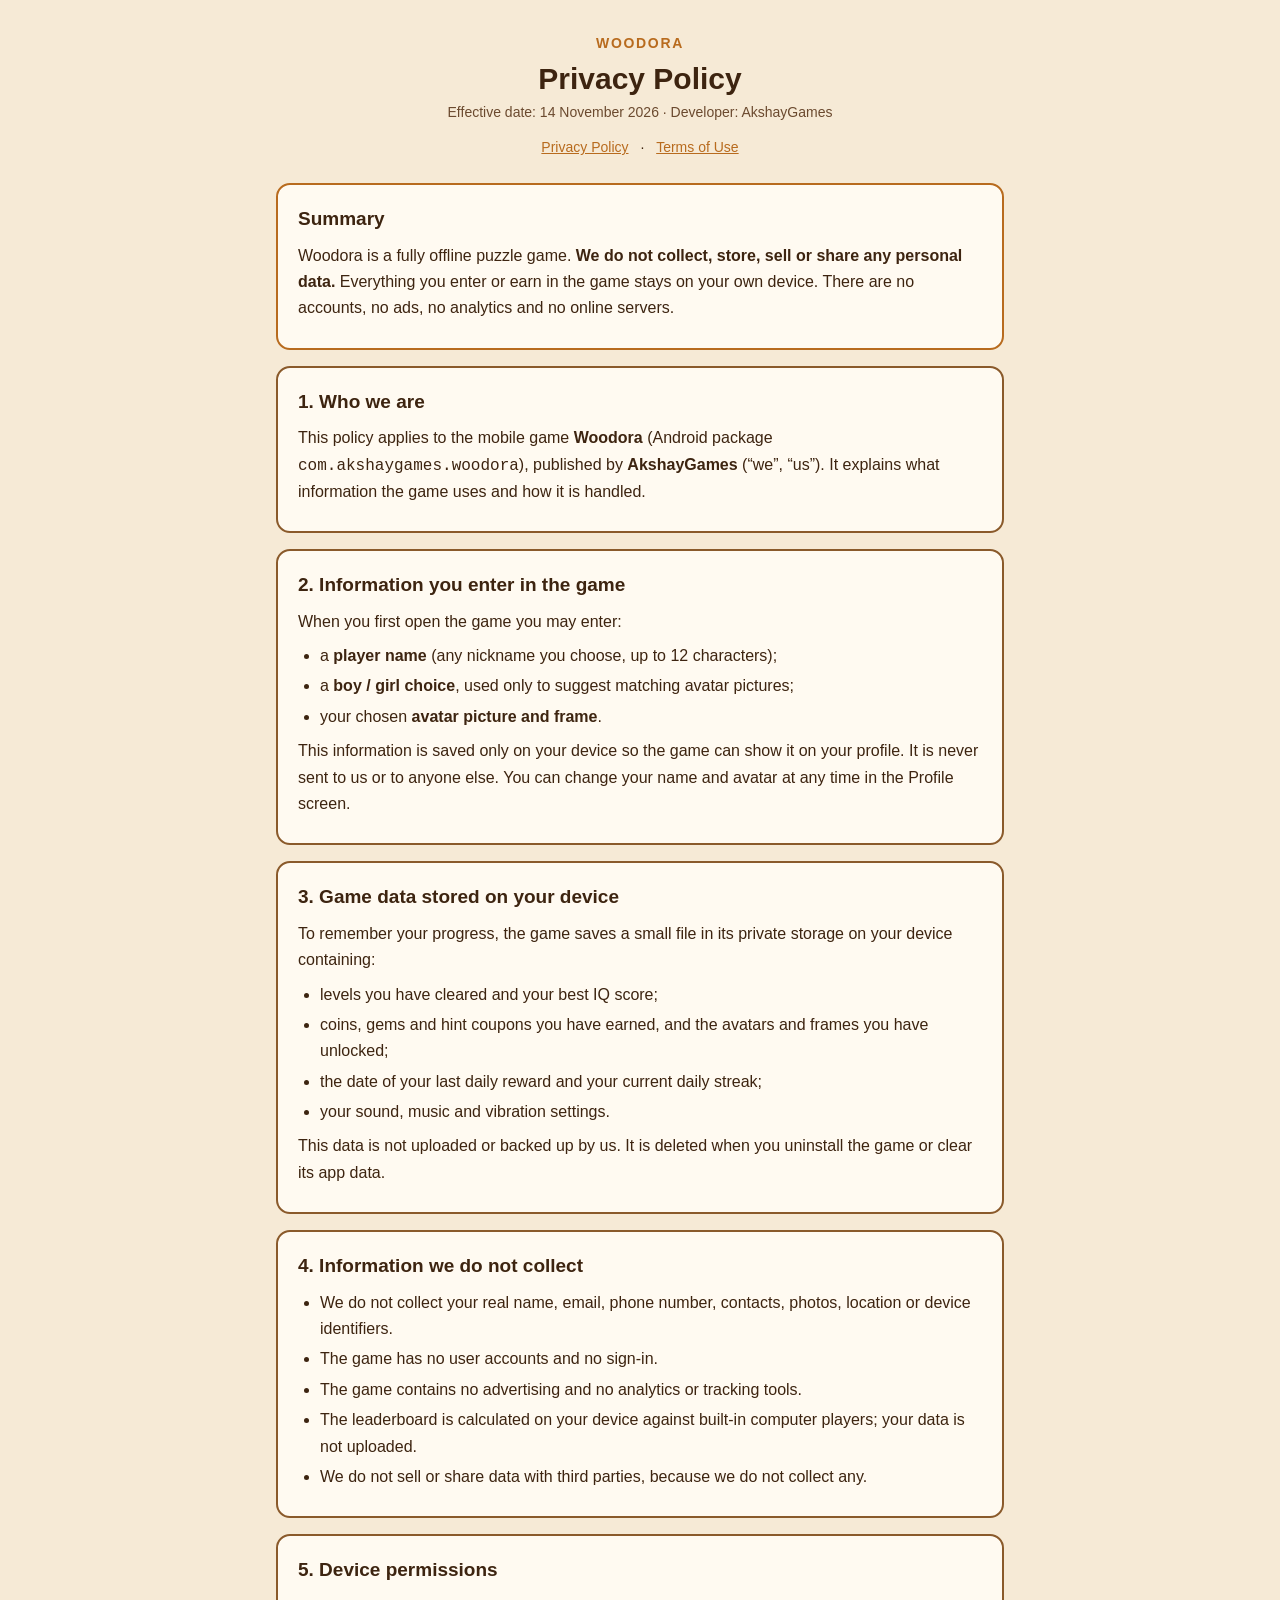
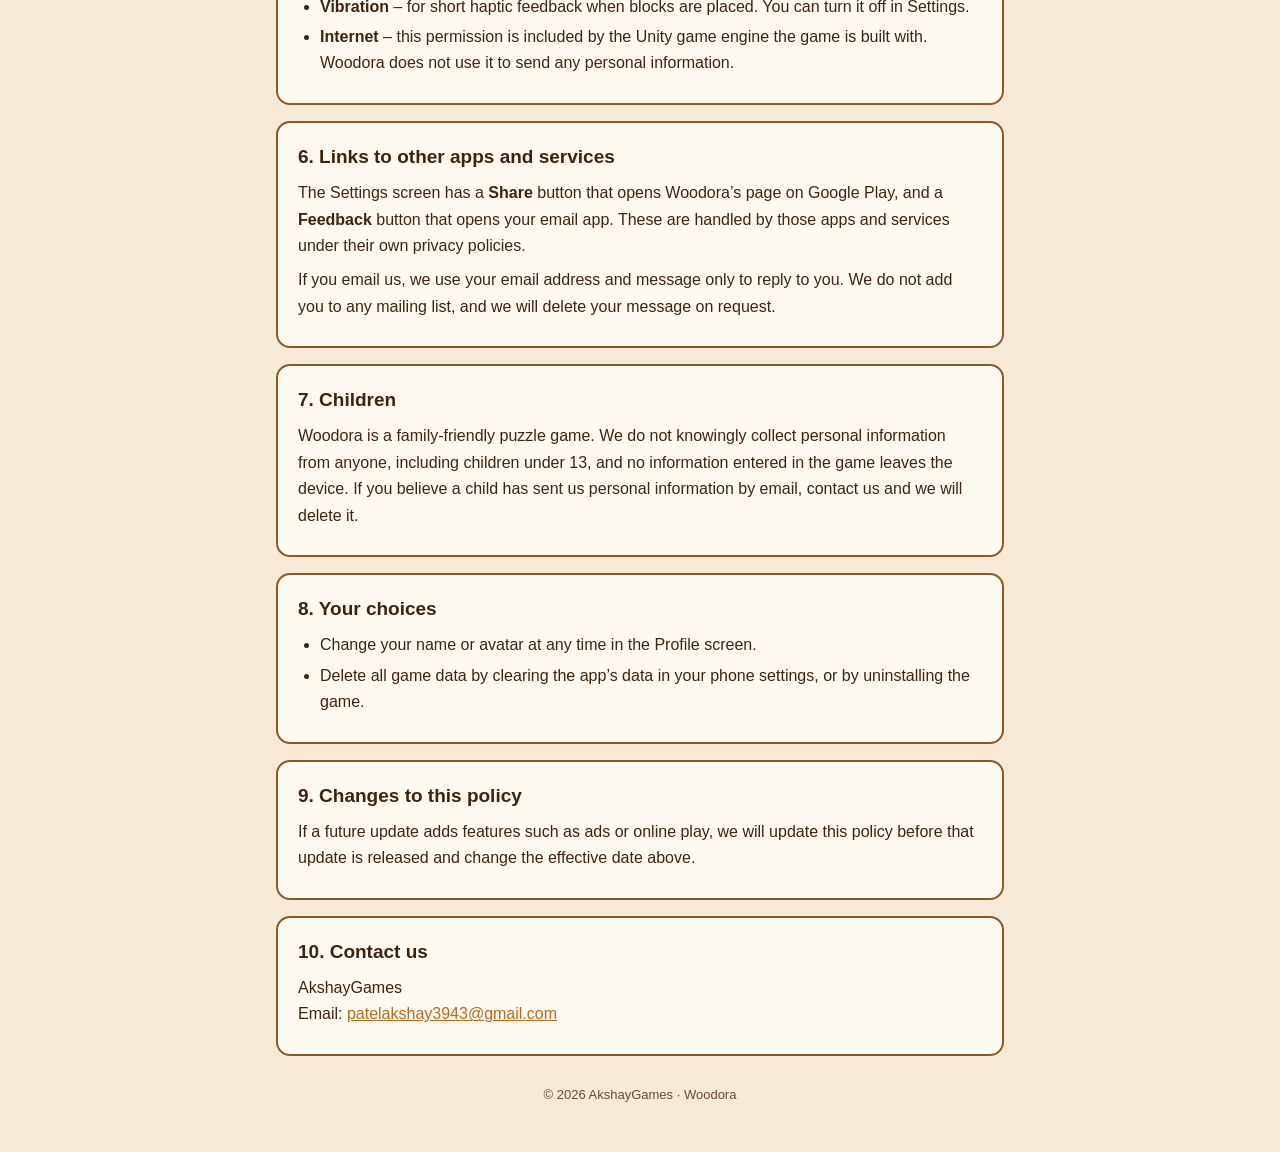
==== index.html @ f8bba25d "Add Woodora privacy policy and terms of use Co-Authored-By: Claude Opus 5.5 <noreply@anthropic.com>" ====
<!doctype html>
<html lang="en">
<head>
  <meta charset="utf-8">
  <meta name="viewport" content="width=device-width, initial-scale=1">
  <title>Woodora Privacy Policy</title>
  <meta name="description" content="Privacy Policy for the Woodora block puzzle game by AkshayGames.">
  <link rel="stylesheet" href="style.css">
</head>
<body>
<main>
  <header>
    <div class="app">Woodora</div>
    <h1>Privacy Policy</h1>
    <p class="meta">Effective date: 14 November 2026 &middot; Developer: AkshayGames</p>
    <nav><a href="index.html">Privacy Policy</a> &middot; <a href="terms.html">Terms of Use</a></nav>
  </header>

  <section class="summary">
    <h2>Summary</h2>
    <p>Woodora is a fully offline puzzle game. <strong>We do not collect, store, sell or share any personal data.</strong>
    Everything you enter or earn in the game stays on your own device. There are no accounts, no ads, no analytics and no online servers.</p>
  </section>

  <section>
    <h2>1. Who we are</h2>
    <p>This policy applies to the mobile game <strong>Woodora</strong> (Android package <code>com.akshaygames.woodora</code>),
    published by <strong>AkshayGames</strong> (&ldquo;we&rdquo;, &ldquo;us&rdquo;). It explains what information the game uses and how it is handled.</p>
  </section>

  <section>
    <h2>2. Information you enter in the game</h2>
    <p>When you first open the game you may enter:</p>
    <ul>
      <li>a <strong>player name</strong> (any nickname you choose, up to 12 characters);</li>
      <li>a <strong>boy / girl choice</strong>, used only to suggest matching avatar pictures;</li>
      <li>your chosen <strong>avatar picture and frame</strong>.</li>
    </ul>
    <p>This information is saved only on your device so the game can show it on your profile. It is never sent to us or to anyone else.
    You can change your name and avatar at any time in the Profile screen.</p>
  </section>

  <section>
    <h2>3. Game data stored on your device</h2>
    <p>To remember your progress, the game saves a small file in its private storage on your device containing:</p>
    <ul>
      <li>levels you have cleared and your best IQ score;</li>
      <li>coins, gems and hint coupons you have earned, and the avatars and frames you have unlocked;</li>
      <li>the date of your last daily reward and your current daily streak;</li>
      <li>your sound, music and vibration settings.</li>
    </ul>
    <p>This data is not uploaded or backed up by us. It is deleted when you uninstall the game or clear its app data.</p>
  </section>

  <section>
    <h2>4. Information we do not collect</h2>
    <ul>
      <li>We do not collect your real name, email, phone number, contacts, photos, location or device identifiers.</li>
      <li>The game has no user accounts and no sign-in.</li>
      <li>The game contains no advertising and no analytics or tracking tools.</li>
      <li>The leaderboard is calculated on your device against built-in computer players; your data is not uploaded.</li>
      <li>We do not sell or share data with third parties, because we do not collect any.</li>
    </ul>
  </section>

  <section>
    <h2>5. Device permissions</h2>
    <ul>
      <li><strong>Vibration</strong> &ndash; for short haptic feedback when blocks are placed. You can turn it off in Settings.</li>
      <li><strong>Internet</strong> &ndash; this permission is included by the Unity game engine the game is built with.
      Woodora does not use it to send any personal information.</li>
    </ul>
  </section>

  <section>
    <h2>6. Links to other apps and services</h2>
    <p>The Settings screen has a <strong>Share</strong> button that opens Woodora&rsquo;s page on Google Play, and a <strong>Feedback</strong>
    button that opens your email app. These are handled by those apps and services under their own privacy policies.</p>
    <p>If you email us, we use your email address and message only to reply to you. We do not add you to any mailing list,
    and we will delete your message on request.</p>
  </section>

  <section>
    <h2>7. Children</h2>
    <p>Woodora is a family-friendly puzzle game. We do not knowingly collect personal information from anyone, including children under 13,
    and no information entered in the game leaves the device. If you believe a child has sent us personal information by email,
    contact us and we will delete it.</p>
  </section>

  <section>
    <h2>8. Your choices</h2>
    <ul>
      <li>Change your name or avatar at any time in the Profile screen.</li>
      <li>Delete all game data by clearing the app&rsquo;s data in your phone settings, or by uninstalling the game.</li>
    </ul>
  </section>

  <section>
    <h2>9. Changes to this policy</h2>
    <p>If a future update adds features such as ads or online play, we will update this policy before that update is released
    and change the effective date above.</p>
  </section>

  <section>
    <h2>10. Contact us</h2>
    <p>AkshayGames<br>
    Email: <a href="mailto:patelakshay3943@gmail.com?subject=Woodora%20privacy">patelakshay3943@gmail.com</a></p>
  </section>

  <footer>&copy; 2026 AkshayGames &middot; Woodora</footer>
</main>
</body>
</html>
---- style.css ----
:root {
  --bg: #f6ead6;
  --card: #fffaf1;
  --ink: #3d2410;
  --muted: #6b4a2f;
  --rim: #8a5a2b;
  --accent: #b86b1e;
}

@media (prefers-color-scheme: dark) {
  :root {
    --bg: #1d140d;
    --card: #2a1d13;
    --ink: #f3e6d2;
    --muted: #cdb497;
    --rim: #6b4a2f;
    --accent: #f0b35e;
  }
}

* { box-sizing: border-box; }

body {
  margin: 0;
  background: var(--bg);
  color: var(--ink);
  font: 16px/1.65 -apple-system, BlinkMacSystemFont, "Segoe UI", Roboto, Arial, sans-serif;
}

main {
  max-width: 760px;
  margin: 0 auto;
  padding: 32px 16px 48px;
}

header { text-align: center; margin-bottom: 24px; }
header .app { font-weight: 800; font-size: 14px; letter-spacing: 0.12em; text-transform: uppercase; color: var(--accent); }
h1 { margin: 6px 0 4px; font-size: 30px; line-height: 1.2; }
.meta { color: var(--muted); font-size: 14px; margin: 0; }

nav { text-align: center; margin: 12px 0 0; font-size: 14px; }
nav a { margin: 0 8px; }

section {
  background: var(--card);
  border: 2px solid var(--rim);
  border-radius: 14px;
  padding: 18px 20px;
  margin: 16px 0;
}

h2 { margin: 0 0 8px; font-size: 19px; }
p, ul { margin: 8px 0; }
ul { padding-left: 22px; }
li { margin: 4px 0; }
a { color: var(--accent); }

.summary { border-color: var(--accent); }

footer { text-align: center; color: var(--muted); font-size: 13px; margin-top: 28px; }
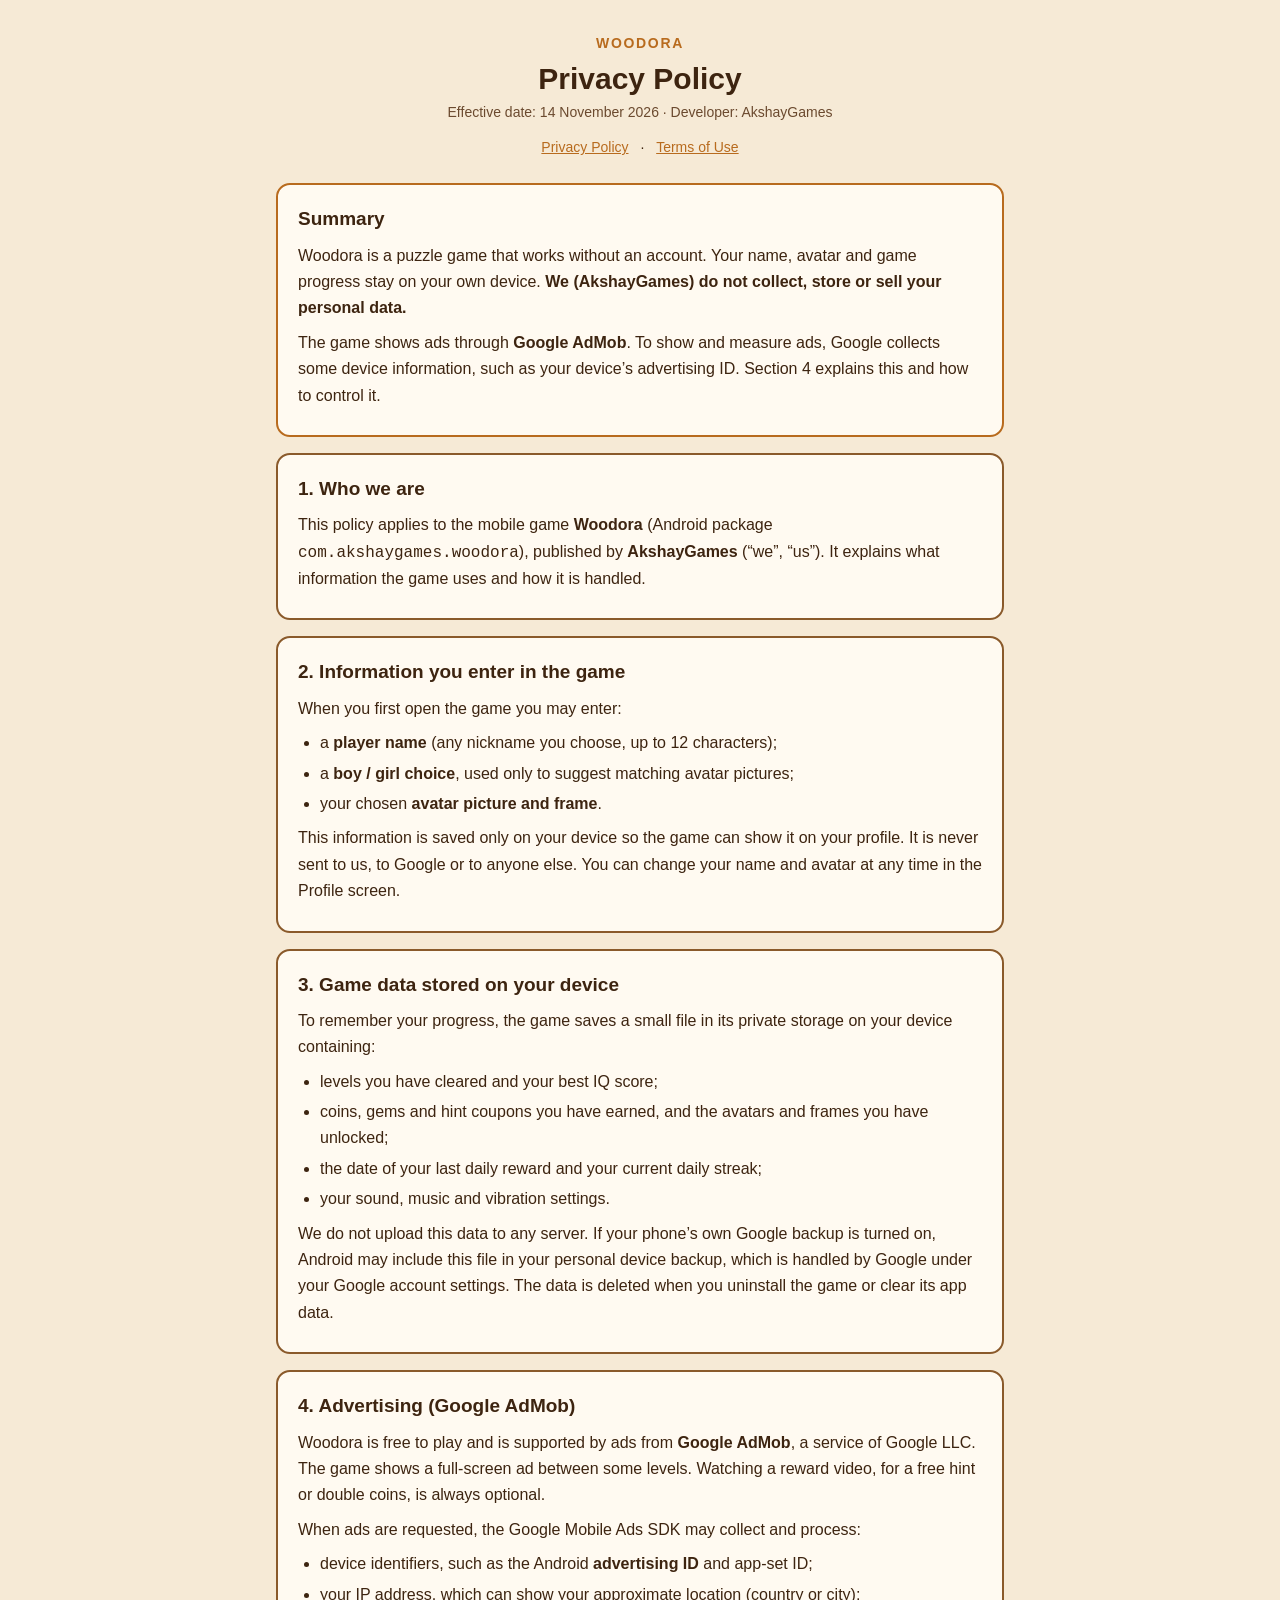
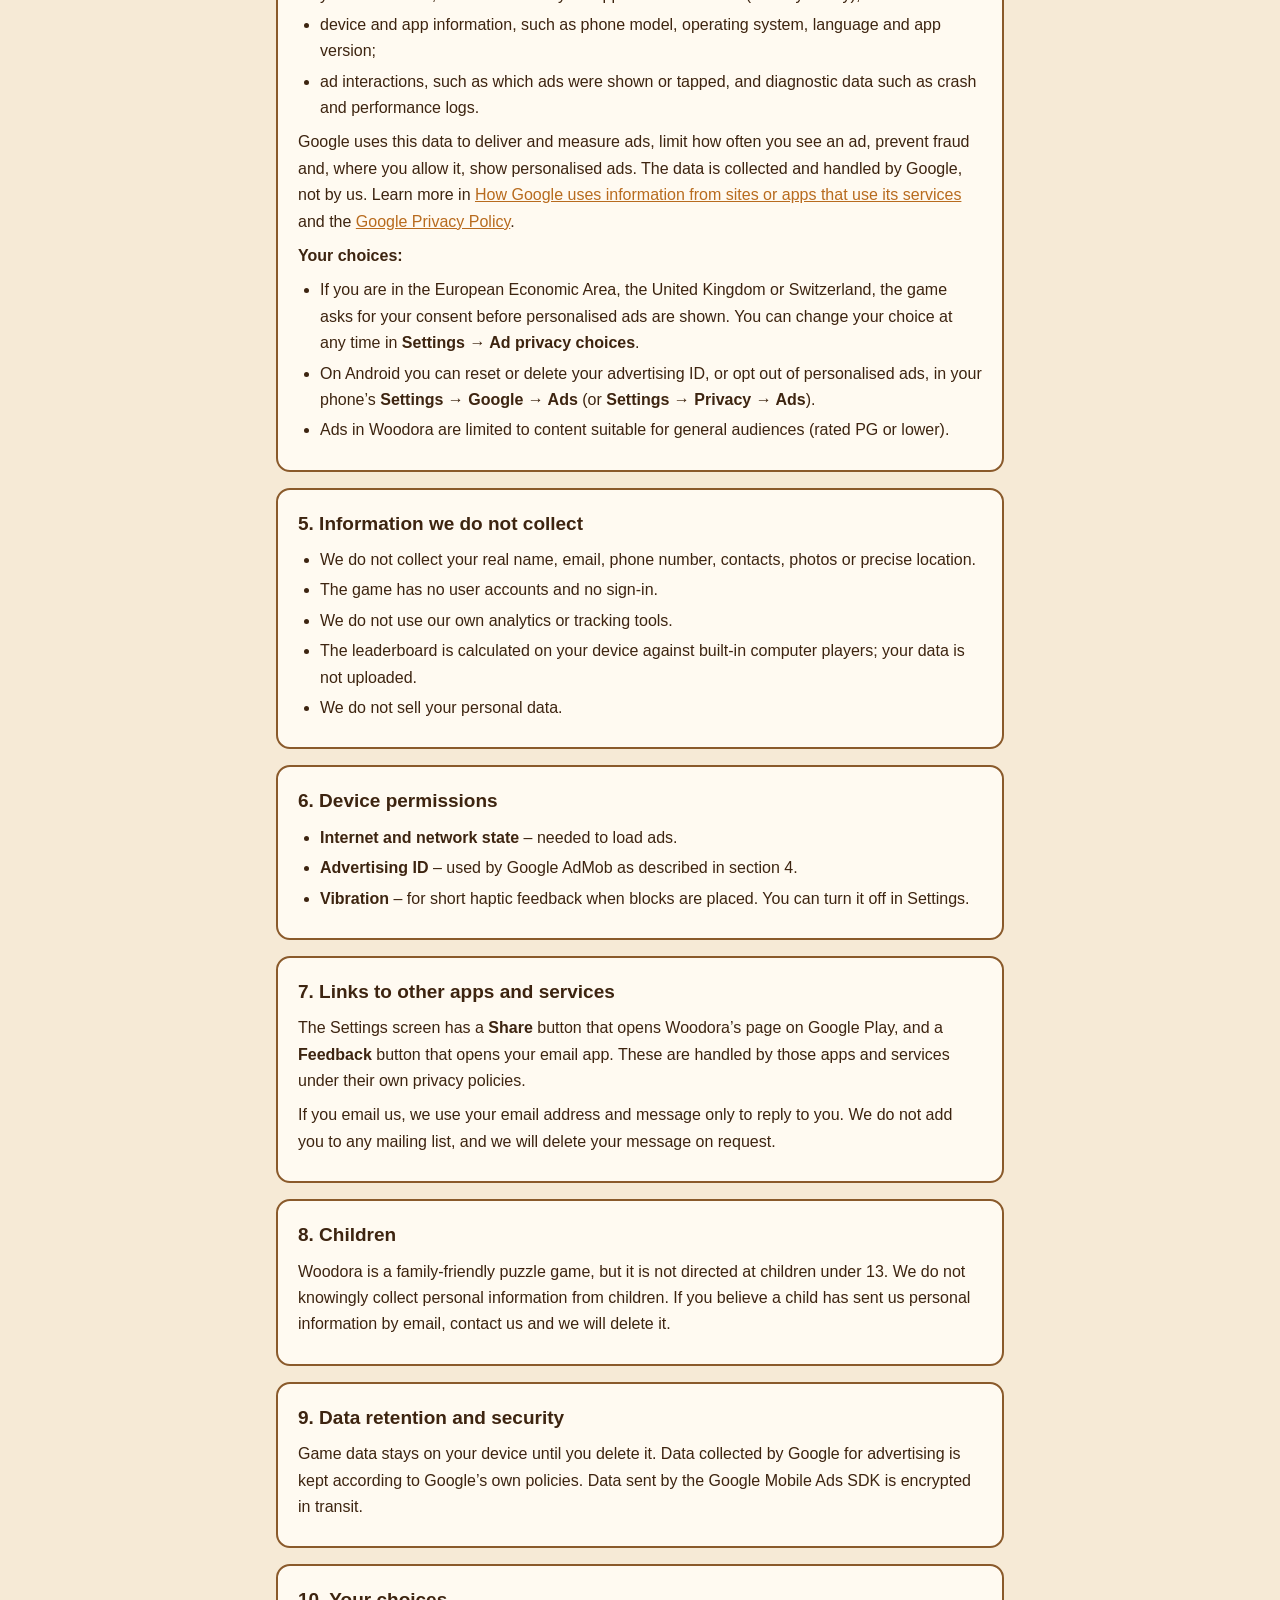
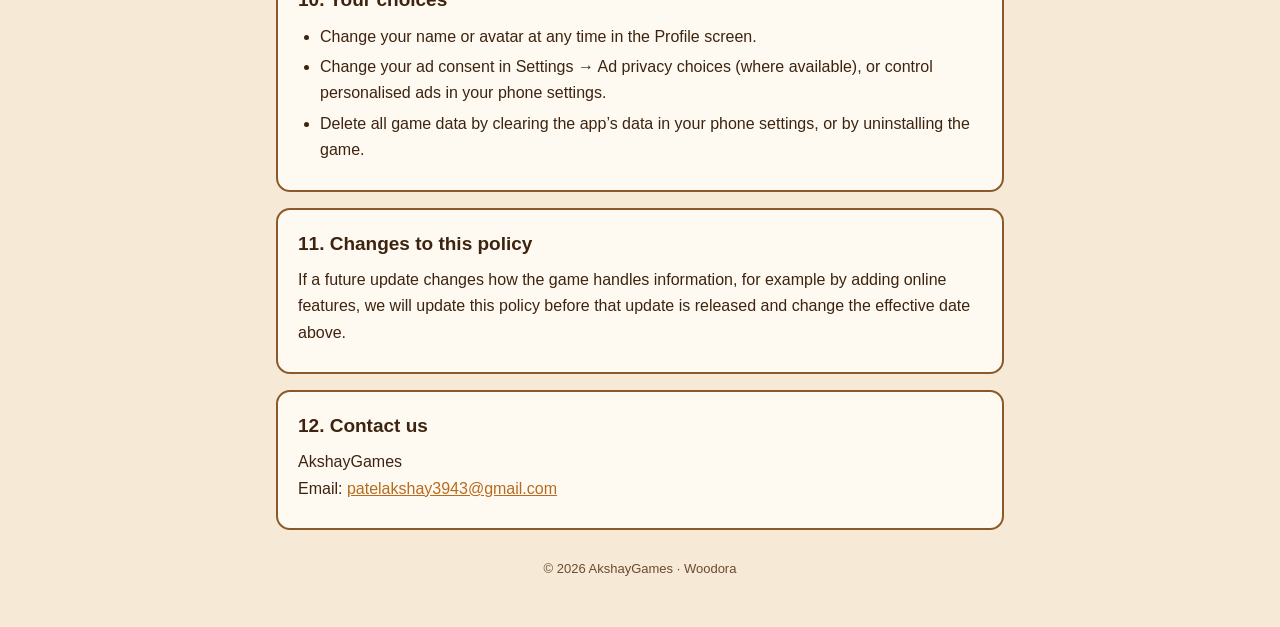
==== commit f84f6bdb: "Describe Google AdMob ads, consent and reward videos Co-Authored-By: Claude Opus 5.5 <noreply@anthro" ====
--- a/index.html
+++ b/index.html
@@ -18,8 +18,10 @@
 
   <section class="summary">
     <h2>Summary</h2>
-    <p>Woodora is a fully offline puzzle game. <strong>We do not collect, store, sell or share any personal data.</strong>
-    Everything you enter or earn in the game stays on your own device. There are no accounts, no ads, no analytics and no online servers.</p>
+    <p>Woodora is a puzzle game that works without an account. Your name, avatar and game progress stay on your own device.
+    <strong>We (AkshayGames) do not collect, store or sell your personal data.</strong></p>
+    <p>The game shows ads through <strong>Google AdMob</strong>. To show and measure ads, Google collects some device
+    information, such as your device&rsquo;s advertising ID. Section 4 explains this and how to control it.</p>
   </section>
 
   <section>
@@ -36,8 +38,8 @@
       <li>a <strong>boy / girl choice</strong>, used only to suggest matching avatar pictures;</li>
       <li>your chosen <strong>avatar picture and frame</strong>.</li>
     </ul>
-    <p>This information is saved only on your device so the game can show it on your profile. It is never sent to us or to anyone else.
-    You can change your name and avatar at any time in the Profile screen.</p>
+    <p>This information is saved only on your device so the game can show it on your profile. It is never sent to us,
+    to Google or to anyone else. You can change your name and avatar at any time in the Profile screen.</p>
   </section>
 
   <section>
@@ -49,31 +51,58 @@
       <li>the date of your last daily reward and your current daily streak;</li>
       <li>your sound, music and vibration settings.</li>
     </ul>
-    <p>This data is not uploaded or backed up by us. It is deleted when you uninstall the game or clear its app data.</p>
+    <p>We do not upload this data to any server. If your phone&rsquo;s own Google backup is turned on, Android may include this
+    file in your personal device backup, which is handled by Google under your Google account settings.
+    The data is deleted when you uninstall the game or clear its app data.</p>
   </section>
 
   <section>
-    <h2>4. Information we do not collect</h2>
+    <h2>4. Advertising (Google AdMob)</h2>
+    <p>Woodora is free to play and is supported by ads from <strong>Google AdMob</strong>, a service of Google LLC.
+    The game shows a full-screen ad between some levels. Watching a reward video, for a free hint or double coins, is always optional.</p>
+    <p>When ads are requested, the Google Mobile Ads SDK may collect and process:</p>
     <ul>
-      <li>We do not collect your real name, email, phone number, contacts, photos, location or device identifiers.</li>
-      <li>The game has no user accounts and no sign-in.</li>
-      <li>The game contains no advertising and no analytics or tracking tools.</li>
-      <li>The leaderboard is calculated on your device against built-in computer players; your data is not uploaded.</li>
-      <li>We do not sell or share data with third parties, because we do not collect any.</li>
+      <li>device identifiers, such as the Android <strong>advertising ID</strong> and app-set ID;</li>
+      <li>your IP address, which can show your approximate location (country or city);</li>
+      <li>device and app information, such as phone model, operating system, language and app version;</li>
+      <li>ad interactions, such as which ads were shown or tapped, and diagnostic data such as crash and performance logs.</li>
+    </ul>
+    <p>Google uses this data to deliver and measure ads, limit how often you see an ad, prevent fraud and, where you allow it,
+    show personalised ads. The data is collected and handled by Google, not by us. Learn more in
+    <a href="https://policies.google.com/technologies/partner-sites">How Google uses information from sites or apps that use its services</a>
+    and the <a href="https://policies.google.com/privacy">Google Privacy Policy</a>.</p>
+    <p><strong>Your choices:</strong></p>
+    <ul>
+      <li>If you are in the European Economic Area, the United Kingdom or Switzerland, the game asks for your consent before personalised ads are shown.
+      You can change your choice at any time in <strong>Settings &rarr; Ad privacy choices</strong>.</li>
+      <li>On Android you can reset or delete your advertising ID, or opt out of personalised ads, in your phone&rsquo;s
+      <strong>Settings &rarr; Google &rarr; Ads</strong> (or <strong>Settings &rarr; Privacy &rarr; Ads</strong>).</li>
+      <li>Ads in Woodora are limited to content suitable for general audiences (rated PG or lower).</li>
     </ul>
   </section>
 
   <section>
-    <h2>5. Device permissions</h2>
+    <h2>5. Information we do not collect</h2>
     <ul>
-      <li><strong>Vibration</strong> &ndash; for short haptic feedback when blocks are placed. You can turn it off in Settings.</li>
-      <li><strong>Internet</strong> &ndash; this permission is included by the Unity game engine the game is built with.
-      Woodora does not use it to send any personal information.</li>
+      <li>We do not collect your real name, email, phone number, contacts, photos or precise location.</li>
+      <li>The game has no user accounts and no sign-in.</li>
+      <li>We do not use our own analytics or tracking tools.</li>
+      <li>The leaderboard is calculated on your device against built-in computer players; your data is not uploaded.</li>
+      <li>We do not sell your personal data.</li>
     </ul>
   </section>
 
   <section>
-    <h2>6. Links to other apps and services</h2>
+    <h2>6. Device permissions</h2>
+    <ul>
+      <li><strong>Internet and network state</strong> &ndash; needed to load ads.</li>
+      <li><strong>Advertising ID</strong> &ndash; used by Google AdMob as described in section 4.</li>
+      <li><strong>Vibration</strong> &ndash; for short haptic feedback when blocks are placed. You can turn it off in Settings.</li>
+    </ul>
+  </section>
+
+  <section>
+    <h2>7. Links to other apps and services</h2>
     <p>The Settings screen has a <strong>Share</strong> button that opens Woodora&rsquo;s page on Google Play, and a <strong>Feedback</strong>
     button that opens your email app. These are handled by those apps and services under their own privacy policies.</p>
     <p>If you email us, we use your email address and message only to reply to you. We do not add you to any mailing list,
@@ -81,28 +110,34 @@
   </section>
 
   <section>
-    <h2>7. Children</h2>
-    <p>Woodora is a family-friendly puzzle game. We do not knowingly collect personal information from anyone, including children under 13,
-    and no information entered in the game leaves the device. If you believe a child has sent us personal information by email,
-    contact us and we will delete it.</p>
+    <h2>8. Children</h2>
+    <p>Woodora is a family-friendly puzzle game, but it is not directed at children under 13. We do not knowingly collect personal
+    information from children. If you believe a child has sent us personal information by email, contact us and we will delete it.</p>
   </section>
 
   <section>
-    <h2>8. Your choices</h2>
+    <h2>9. Data retention and security</h2>
+    <p>Game data stays on your device until you delete it. Data collected by Google for advertising is kept according to
+    Google&rsquo;s own policies. Data sent by the Google Mobile Ads SDK is encrypted in transit.</p>
+  </section>
+
+  <section>
+    <h2>10. Your choices</h2>
     <ul>
       <li>Change your name or avatar at any time in the Profile screen.</li>
+      <li>Change your ad consent in Settings &rarr; Ad privacy choices (where available), or control personalised ads in your phone settings.</li>
       <li>Delete all game data by clearing the app&rsquo;s data in your phone settings, or by uninstalling the game.</li>
     </ul>
   </section>
 
   <section>
-    <h2>9. Changes to this policy</h2>
-    <p>If a future update adds features such as ads or online play, we will update this policy before that update is released
-    and change the effective date above.</p>
+    <h2>11. Changes to this policy</h2>
+    <p>If a future update changes how the game handles information, for example by adding online features, we will update this policy
+    before that update is released and change the effective date above.</p>
   </section>
 
   <section>
-    <h2>10. Contact us</h2>
+    <h2>12. Contact us</h2>
     <p>AkshayGames<br>
     Email: <a href="mailto:patelakshay3943@gmail.com?subject=Woodora%20privacy">patelakshay3943@gmail.com</a></p>
   </section>
